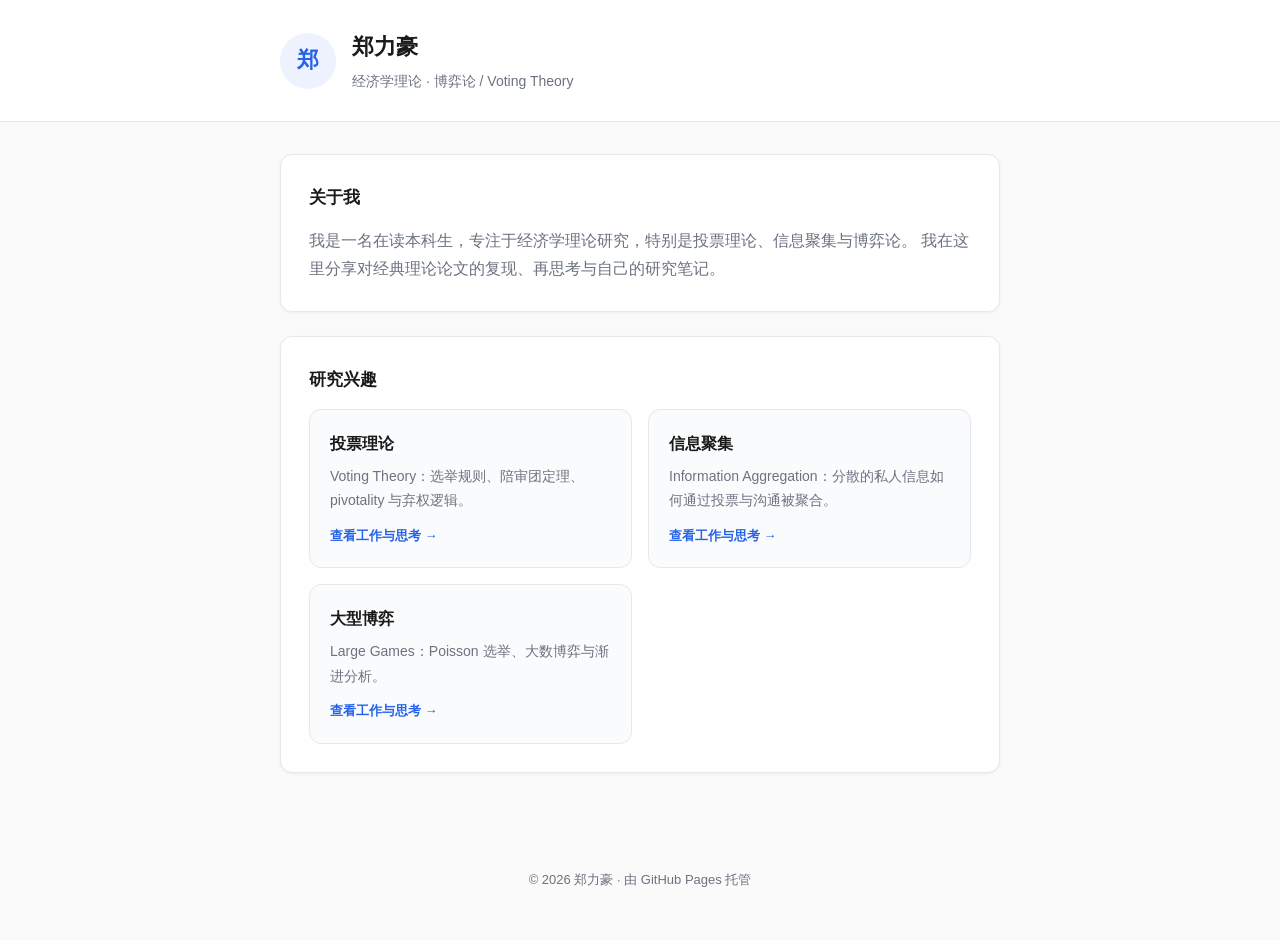
==== index.html @ 107d2930 "Add files via upload" ====
<!DOCTYPE html>
<html lang="zh-CN">
<head>
  <meta charset="UTF-8">
  <meta name="viewport" content="width=device-width, initial-scale=1.0">
  <title>郑力豪 · 经济学理论</title>
  <link rel="stylesheet" href="style.css">
</head>
<body>

  <!-- ===== 顶栏：左上角头像 ===== -->
  <header class="site-header">
    <div class="header-inner">
      <a class="avatar" href="index.html" aria-label="返回首页">
        <span class="avatar-initial">郑</span>
        <!-- 想用照片时，把上面这行删掉，换成下面这行：
        <img src="avatar.jpg" alt="郑力豪的头像"> -->
      </a>
      <div class="header-text">
        <h1>郑力豪</h1>
        <p class="subtitle">经济学理论 · 博弈论 / Voting Theory</p>
      </div>
    </div>
  </header>

  <main class="container">

    <!-- ===== 简介 ===== -->
    <section class="intro">
      <h2>关于我</h2>
      <p>
        我是一名在读本科生，专注于经济学理论研究，特别是投票理论、信息聚集与博弈论。
        我在这里分享对经典理论论文的复现、再思考与自己的研究笔记。
      </p>
    </section>

    <!-- ===== 研究兴趣（每个是可点击链接） ===== -->
    <section class="interests">
      <h2>研究兴趣</h2>
      <div class="interest-grid">

        <a class="interest-card" href="voting-theory.html">
          <h3>投票理论</h3>
          <p>Voting Theory：选举规则、陪审团定理、pivotality 与弃权逻辑。</p>
          <span class="card-link">查看工作与思考 →</span>
        </a>

        <a class="interest-card" href="information-aggregation.html">
          <h3>信息聚集</h3>
          <p>Information Aggregation：分散的私人信息如何通过投票与沟通被聚合。</p>
          <span class="card-link">查看工作与思考 →</span>
        </a>

        <a class="interest-card" href="large-games.html">
          <h3>大型博弈</h3>
          <p>Large Games：Poisson 选举、大数博弈与渐进分析。</p>
          <span class="card-link">查看工作与思考 →</span>
        </a>

      </div>
    </section>

  </main>

  <footer class="site-footer">
    <p>© 2026 郑力豪 · 由 GitHub Pages 托管</p>
  </footer>

</body>
</html>
---- style.css ----
:root {
  --bg: #fafafa;
  --card: #ffffff;
  --text: #1a1a1a;
  --muted: #6b7280;
  --accent: #2563eb;
  --accent-soft: #eef2ff;
  --border: #e5e7eb;
  --radius: 12px;
  --maxw: 760px;
  --shadow: 0 1px 3px rgba(0, 0, 0, .06);
}

* { box-sizing: border-box; margin: 0; padding: 0; }

body {
  font-family: -apple-system, BlinkMacSystemFont, "Segoe UI", "PingFang SC",
               "Hiragino Sans GB", "Microsoft YaHei", sans-serif;
  background: var(--bg);
  color: var(--text);
  line-height: 1.75;
  -webkit-font-smoothing: antialiased;
}

a { color: var(--accent); }

/* ===== 顶栏：左上角头像 ===== */
.site-header {
  background: var(--card);
  border-bottom: 1px solid var(--border);
}
.header-inner {
  max-width: var(--maxw);
  margin: 0 auto;
  padding: 28px 20px;
  display: flex;
  align-items: center;
  gap: 16px;
}
.avatar {
  flex-shrink: 0;
  width: 56px;
  height: 56px;
  border-radius: 50%;
  background: var(--accent-soft);
  color: var(--accent);
  display: flex;
  align-items: center;
  justify-content: center;
  font-size: 22px;
  font-weight: 700;
  text-decoration: none;
  overflow: hidden;
}
.avatar img { width: 100%; height: 100%; object-fit: cover; }
.header-text h1 { font-size: 22px; font-weight: 700; }
.header-text .subtitle { color: var(--muted); font-size: 14px; margin-top: 2px; }

/* ===== 主体 ===== */
.container { max-width: var(--maxw); margin: 0 auto; padding: 32px 20px 48px; }

section {
  background: var(--card);
  border: 1px solid var(--border);
  border-radius: var(--radius);
  padding: 28px;
  margin-bottom: 24px;
  box-shadow: var(--shadow);
}
section h2 {
  font-size: 17px;
  margin-bottom: 14px;
}
section p { color: var(--muted); }

/* ===== 研究兴趣卡片 ===== */
.interest-grid {
  display: grid;
  grid-template-columns: repeat(auto-fill, minmax(220px, 1fr));
  gap: 16px;
}
.interest-card {
  display: flex;
  flex-direction: column;
  border: 1px solid var(--border);
  border-radius: var(--radius);
  padding: 20px;
  text-decoration: none;
  color: var(--text);
  background: #fafbfc;
  transition: transform .15s, box-shadow .15s, border-color .15s;
}
.interest-card:hover {
  transform: translateY(-2px);
  box-shadow: 0 4px 12px rgba(0, 0, 0, .08);
  border-color: var(--accent);
}
.interest-card h3 { font-size: 16px; margin-bottom: 6px; }
.interest-card p { font-size: 14px; color: var(--muted); margin-bottom: 12px; }
.card-link { font-size: 13px; font-weight: 600; color: var(--accent); }

/* ===== 工作列表 ===== */
.back { display: inline-block; margin-bottom: 16px; font-size: 14px; text-decoration: none; }
.work-list { list-style: none; }
.work-item {
  padding: 16px 0;
  border-bottom: 1px solid var(--border);
}
.work-item:last-child { border-bottom: none; }
.work-item h3 { font-size: 15px; margin-bottom: 4px; }
.work-item p { font-size: 14px; color: var(--muted); }
.work-item a { font-size: 13px; font-weight: 600; }

/* ===== footer ===== */
.site-footer {
  text-align: center;
  color: var(--muted);
  font-size: 13px;
  padding: 24px 20px 48px;
}

/* 响应式 */
@media (max-width: 560px) {
  .header-inner { flex-direction: column; text-align: center; }
  .interest-grid { grid-template-columns: 1fr; }
}
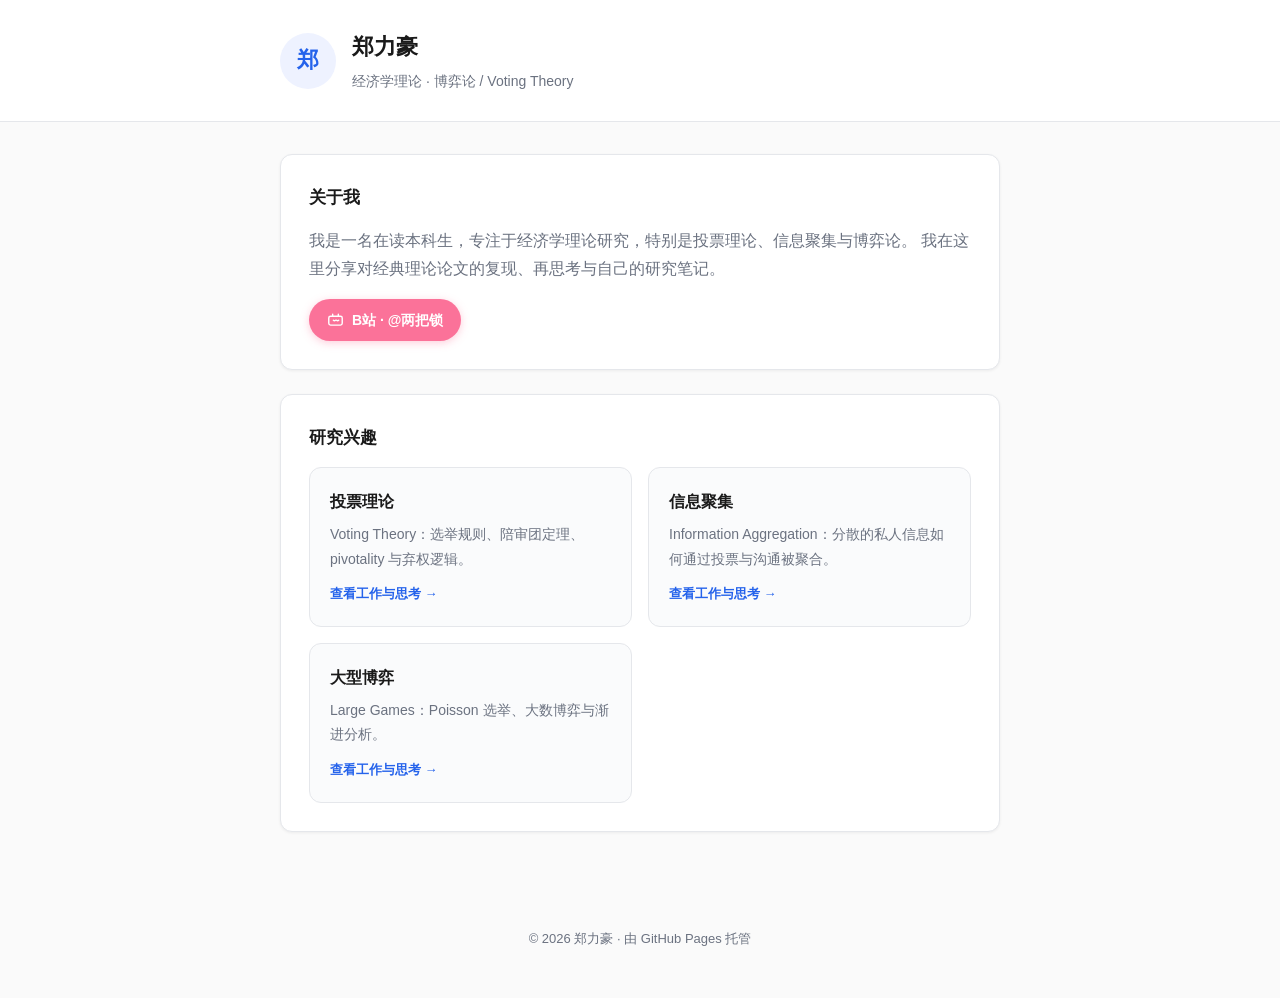
==== commit fe7f194e: "Add files via upload" ====
--- a/index.html
+++ b/index.html
@@ -32,6 +32,16 @@
         我是一名在读本科生，专注于经济学理论研究，特别是投票理论、信息聚集与博弈论。
         我在这里分享对经典理论论文的复现、再思考与自己的研究笔记。
       </p>
+      <div class="social-links">
+        <a class="social-btn bilibili" href="https://search.bilibili.com/all?keyword=两把锁" target="_blank" rel="noopener">
+          <svg viewBox="0 0 24 24" width="17" height="17" fill="none" stroke="currentColor" stroke-width="2" stroke-linecap="round" stroke-linejoin="round" aria-hidden="true">
+            <rect x="2.5" y="6" width="19" height="12.5" rx="2.5"/>
+            <path d="M8 3v3M16 3v3"/>
+            <path d="M9 11.5c.8.8 2.2.8 3 0M13.5 11.5c.8.8 2.2.8 3 0"/>
+          </svg>
+          <span>B站 · @两把锁</span>
+        </a>
+      </div>
     </section>
 
     <!-- ===== 研究兴趣（每个是可点击链接） ===== -->
--- a/style.css
+++ b/style.css
@@ -111,6 +111,42 @@
 .work-item p { font-size: 14px; color: var(--muted); }
 .work-item a { font-size: 13px; font-weight: 600; }
 
+/* ===== 文件下载按钮 ===== */
+.file-links { display: flex; flex-wrap: wrap; gap: 8px; margin-top: 10px; }
+.file-btn {
+  display: inline-block;
+  background: var(--accent-soft);
+  color: var(--accent);
+  text-decoration: none;
+  font-size: 13px;
+  font-weight: 600;
+  padding: 6px 14px;
+  border-radius: 8px;
+  transition: opacity .15s;
+}
+.file-btn:hover { opacity: .8; }
+
+/* ===== 社交账号 ===== */
+.social-links { margin-top: 16px; display: flex; flex-wrap: wrap; gap: 10px; }
+.social-btn {
+  display: inline-flex;
+  align-items: center;
+  gap: 8px;
+  text-decoration: none;
+  font-size: 14px;
+  font-weight: 700;
+  padding: 9px 18px;
+  border-radius: 999px;
+  transition: transform .15s, opacity .15s;
+}
+.social-btn:hover { transform: translateY(-2px); opacity: .9; }
+.bilibili {
+  background: #FB7299;
+  color: #fff;
+  box-shadow: 0 2px 8px rgba(251, 114, 153, .35);
+}
+.social-btn svg { flex-shrink: 0; }
+
 /* ===== footer ===== */
 .site-footer {
   text-align: center;
